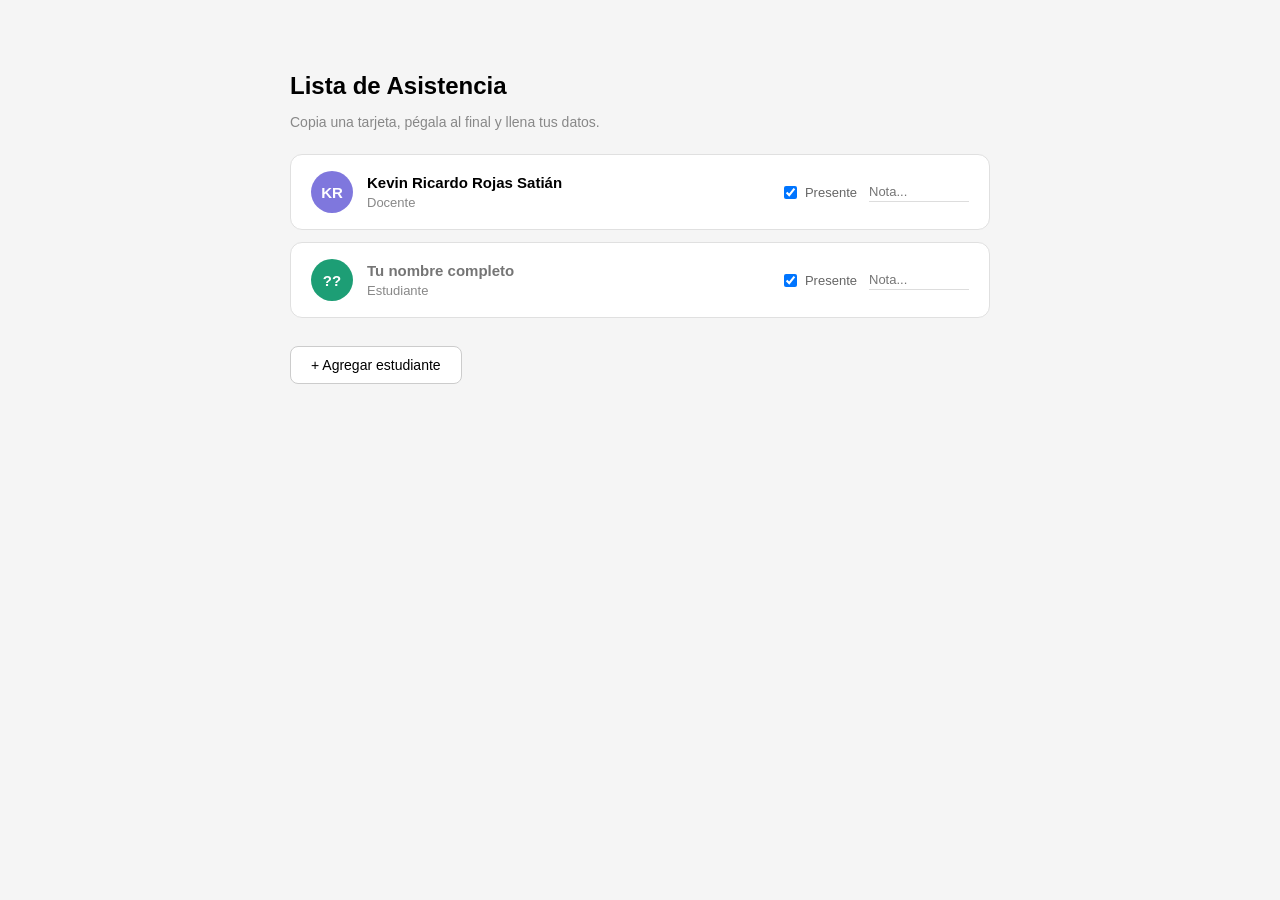
==== lista.html @ 4558be09 "Creando lista asistencia" ====
<!DOCTYPE html>
<html lang="es">
<head>
<meta charset="UTF-8">
<title>Lista de Asistencia</title>
<style>
  body { font-family: sans-serif; max-width: 700px; margin: 40px auto; padding: 1rem; background: #f5f5f5; }
  h1 { font-size: 24px; font-weight: 600; margin-bottom: 0.25rem; }
  p.sub { color: #888; font-size: 14px; margin-bottom: 1.5rem; }
  .card { background: white; border: 1px solid #e0e0e0; border-radius: 12px; padding: 1rem 1.25rem; display: flex; align-items: center; gap: 12px; margin-bottom: 12px; flex-wrap: wrap; }
  .avatar { width: 42px; height: 42px; border-radius: 50%; background: #7F77DD; color: white; display: flex; align-items: center; justify-content: center; font-weight: 600; font-size: 15px; flex-shrink: 0; }
  .info { flex: 1; min-width: 160px; }
  .info input.nombre { font-size: 15px; font-weight: 600; border: none; outline: none; width: 100%; background: transparent; }
  .info input.rol { font-size: 13px; color: #888; border: none; outline: none; width: 100%; background: transparent; margin-top: 2px; }
  .presente label { font-size: 13px; color: #666; display: flex; align-items: center; gap: 5px; cursor: pointer; }
  input.nota { font-size: 13px; width: 100px; border: none; border-bottom: 1px solid #ddd; outline: none; padding: 2px 0; background: transparent; color: #666; }
  button.eliminar { background: none; border: none; cursor: pointer; color: #aaa; font-size: 18px; padding: 4px; }
  button.agregar { margin-top: 1rem; padding: 10px 20px; border-radius: 8px; border: 1px solid #ccc; background: white; cursor: pointer; font-size: 14px; }
  button.agregar:hover { background: #f0f0f0; }
</style>
</head>
<body>

<h1>Lista de Asistencia</h1>
<p class="sub">Copia una tarjeta, pégala al final y llena tus datos.</p>

<div id="lista">

  <!-- TARJETA DOCENTE — no borrar -->
  <div class="card">
    <div class="avatar">KR</div>
    <div class="info">
      <input class="nombre" value="Kevin Ricardo Rojas Satián" />
      <input class="rol" value="Docente" />
    </div>
    <div class="presente"><label><input type="checkbox" checked /> Presente</label></div>
    <input class="nota" placeholder="Nota..." />
  </div>

  <!-- COPIA ESTA TARJETA PARA AGREGAR ESTUDIANTES -->
  <div class="card">
    <div class="avatar" style="background:#1D9E75;">??</div>
    <div class="info">
      <input class="nombre" placeholder="Tu nombre completo" />
      <input class="rol" value="Estudiante" />
    </div>
    <div class="presente"><label><input type="checkbox" checked /> Presente</label></div>
    <input class="nota" placeholder="Nota..." />
  </div>

</div>

<button class="agregar" onclick="agregarEstudiante()">+ Agregar estudiante</button>

<script>
function agregarEstudiante() {
  const lista = document.getElementById("lista");
  const nueva = document.createElement("div");
  nueva.className = "card";
  nueva.innerHTML = `
    <div class="avatar" style="background:#1D9E75;">??</div>
    <div class="info">
      <input class="nombre" placeholder="Tu nombre completo" />
      <input class="rol" value="Estudiante" />
    </div>
    <div class="presente"><label><input type="checkbox" checked /> Presente</label></div>
    <input class="nota" placeholder="Nota..." />
    <button class="eliminar" onclick="this.parentElement.remove()">✕</button>
  `;
  lista.appendChild(nueva);
  nueva.querySelector(".nombre").focus();
}
</script>

</body>
</html>
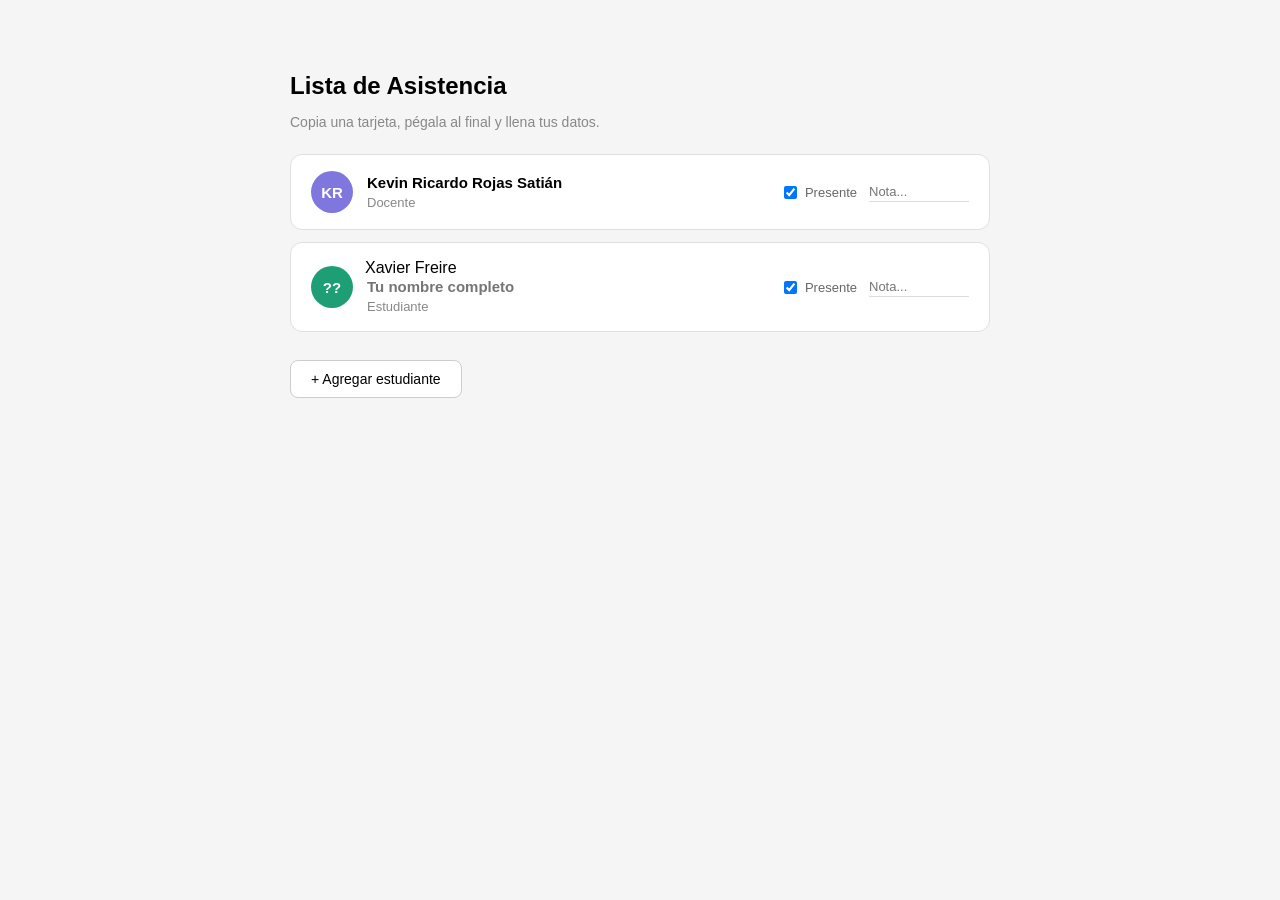
==== commit 5ebdf49c: "xavier" ====
--- a/lista.html
+++ b/lista.html
@@ -41,6 +41,7 @@
   <div class="card">
     <div class="avatar" style="background:#1D9E75;">??</div>
     <div class="info">
+      <label>Xavier Freire</label>
       <input class="nombre" placeholder="Tu nombre completo" />
       <input class="rol" value="Estudiante" />
     </div>
